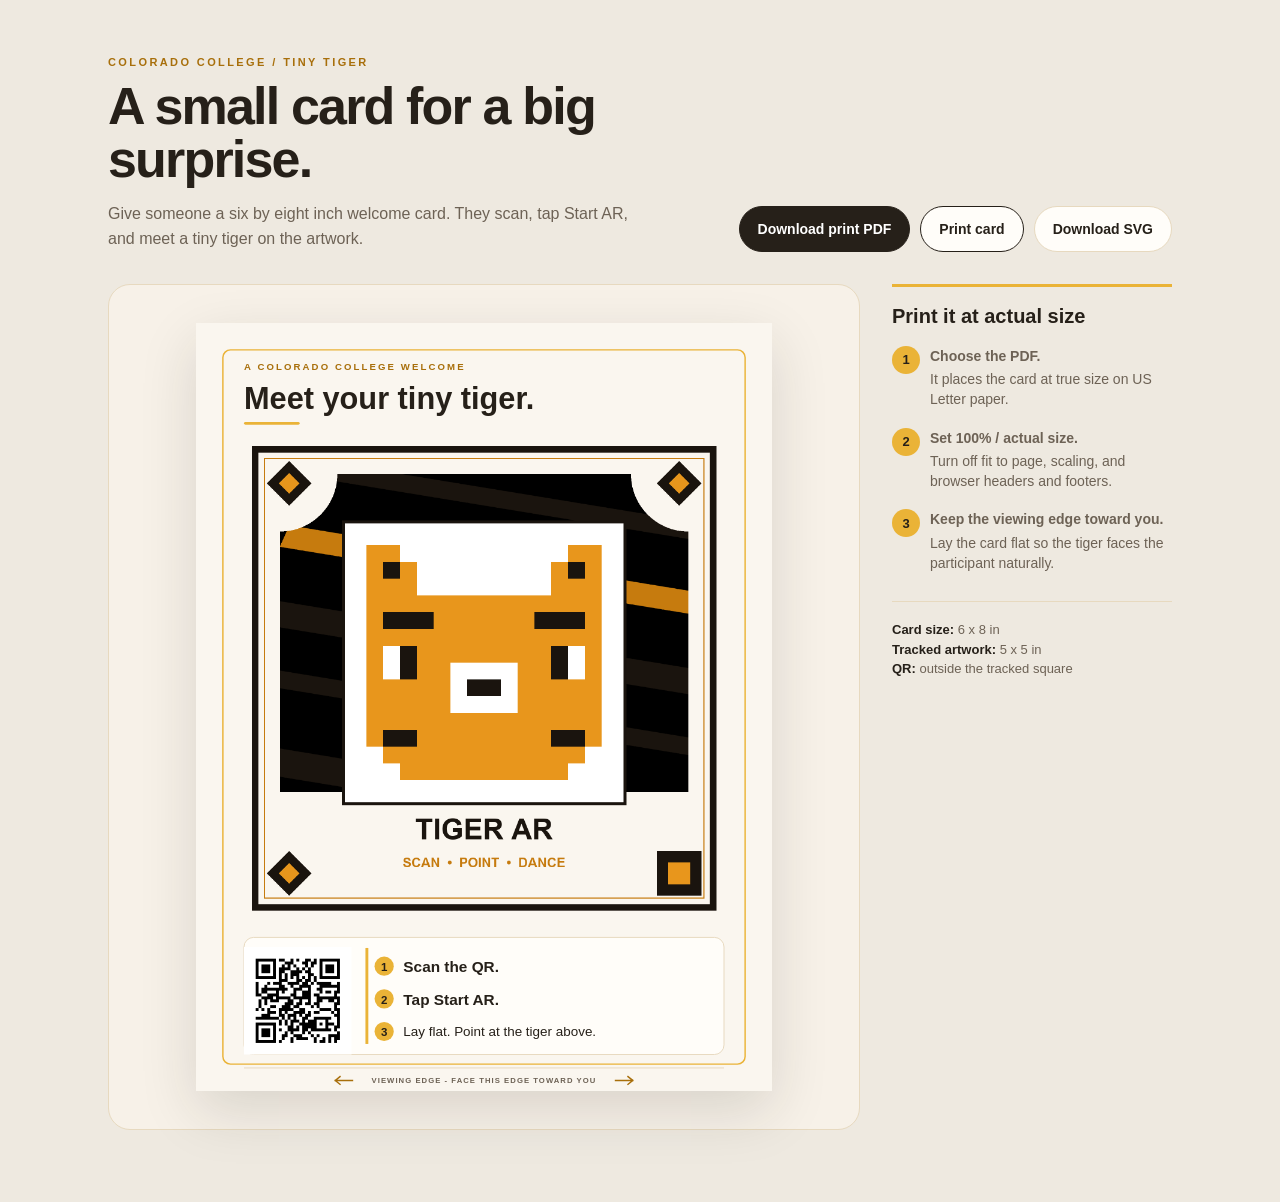
==== print-card.html @ d84ebbd2 "Polish tiny tiger welcome card and one-shot demo performance" ====
<!doctype html>
<html lang="en">
<head>
  <meta charset="utf-8">
  <meta name="viewport" content="width=device-width, initial-scale=1">
  <meta name="description" content="Print a six by eight inch Colorado College welcome card for the tiny tiger WebAR experience.">
  <title>Print your tiny tiger card</title>
  <style>
    :root {
      --cream: #faf6ef;
      --paper: #fffdf9;
      --gold: #eab337;
      --deep-gold: #a86f0b;
      --ink: #262019;
      --muted: #6d6255;
      --rule: #e7d9bf;
      --shadow: 0 20px 54px rgba(38, 32, 25, .14);
    }

    * { box-sizing: border-box; }

    body {
      margin: 0;
      color: var(--ink);
      background: #eee9e0;
      font-family: Arial, Helvetica, sans-serif;
    }

    .page {
      width: min(1120px, 100%);
      margin: 0 auto;
      padding: 56px 28px 72px;
    }

    .intro {
      display: grid;
      grid-template-columns: minmax(0, 1fr) auto;
      gap: 32px;
      align-items: end;
      margin-bottom: 32px;
    }

    .eyebrow {
      margin: 0 0 12px;
      color: var(--deep-gold);
      font-size: 11px;
      font-weight: 700;
      letter-spacing: 2.4px;
    }

    h1 {
      max-width: 580px;
      margin: 0;
      font-size: clamp(30px, 5vw, 52px);
      line-height: 1.02;
      letter-spacing: -.035em;
    }

    .lede {
      max-width: 540px;
      margin: 16px 0 0;
      color: var(--muted);
      font-size: 16px;
      line-height: 1.55;
    }

    .actions {
      display: flex;
      flex-wrap: wrap;
      justify-content: flex-end;
      gap: 10px;
    }

    .button {
      display: inline-flex;
      min-height: 46px;
      align-items: center;
      justify-content: center;
      border: 1px solid var(--ink);
      border-radius: 999px;
      padding: 0 18px;
      color: var(--ink);
      background: var(--paper);
      font: inherit;
      font-size: 14px;
      font-weight: 700;
      text-decoration: none;
      cursor: pointer;
    }

    .button:hover,
    .button:focus-visible { transform: translateY(-1px); }

    .button.primary {
      border-color: var(--ink);
      color: #fff;
      background: var(--ink);
    }

    .button.secondary { border-color: var(--rule); }

    .workspace {
      display: grid;
      grid-template-columns: minmax(0, 1fr) 280px;
      gap: 32px;
      align-items: start;
    }

    .preview {
      display: flex;
      min-height: 680px;
      align-items: center;
      justify-content: center;
      border: 1px solid var(--rule);
      border-radius: 22px;
      padding: 38px;
      background: #f7f1e8;
    }

    .card {
      display: block;
      width: min(6in, 100%);
      height: auto;
      aspect-ratio: 3 / 4;
      box-shadow: var(--shadow);
    }

    .details {
      border-top: 3px solid var(--gold);
      padding-top: 18px;
    }

    .details h2 {
      margin: 0 0 18px;
      font-size: 20px;
      line-height: 1.15;
    }

    .steps {
      display: grid;
      gap: 18px;
      margin: 0;
      padding: 0;
      list-style: none;
    }

    .steps li { display: grid; grid-template-columns: 28px 1fr; gap: 10px; }

    .step-number {
      display: grid;
      width: 28px;
      height: 28px;
      place-items: center;
      border-radius: 50%;
      color: var(--ink);
      background: var(--gold);
      font-size: 13px;
      font-weight: 700;
    }

    .steps strong { display: block; margin-bottom: 3px; font-size: 14px; }
    .steps span:last-child { color: var(--muted); font-size: 14px; line-height: 1.45; }

    .note {
      margin: 28px 0 0;
      border-top: 1px solid var(--rule);
      padding-top: 18px;
      color: var(--muted);
      font-size: 13px;
      line-height: 1.5;
    }

    .note strong { color: var(--ink); }

    @media (max-width: 800px) {
      .page { padding: 34px 18px 48px; }
      .intro, .workspace { grid-template-columns: 1fr; }
      .actions { justify-content: flex-start; }
      .preview { min-height: 0; padding: 24px; }
    }

    @media print {
      @page { size: letter portrait; margin: 0; }
      body { background: #fff; }
      .page { width: auto; margin: 0; padding: 1.5in 0 0; }
      .intro, .details { display: none; }
      .workspace { display: block; }
      .preview { display: block; min-height: 0; border: 0; border-radius: 0; padding: 0; }
      .card { width: 6in; height: 8in; margin: 0 auto; box-shadow: none; }
    }
  </style>
</head>
<body>
  <main class="page">
    <section class="intro" aria-labelledby="page-title">
      <div>
        <p class="eyebrow">COLORADO COLLEGE / TINY TIGER</p>
        <h1 id="page-title">A small card for a big surprise.</h1>
        <p class="lede">Give someone a six by eight inch welcome card. They scan, tap Start AR, and meet a tiny tiger on the artwork.</p>
      </div>
      <div class="actions" aria-label="Card actions">
        <a class="button primary" href="output/pdf/tiger-experience-card-letter.pdf" download>Download print PDF</a>
        <button class="button" type="button" onclick="window.print()">Print card</button>
        <a class="button secondary" href="targets/tiger-experience-card.svg" download>Download SVG</a>
      </div>
    </section>

    <div class="workspace">
      <div class="preview">
        <img class="card" src="targets/tiger-experience-card.svg" width="600" height="800"
          alt="Meet your tiny tiger. Scan the QR, tap Start AR, lay the card flat, and point at the tiger above.">
      </div>

      <aside class="details" aria-labelledby="print-details-title">
        <h2 id="print-details-title">Print it at actual size</h2>
        <ol class="steps">
          <li><span class="step-number">1</span><span><strong>Choose the PDF.</strong><span>It places the card at true size on US Letter paper.</span></span></li>
          <li><span class="step-number">2</span><span><strong>Set 100% / actual size.</strong><span>Turn off fit to page, scaling, and browser headers and footers.</span></span></li>
          <li><span class="step-number">3</span><span><strong>Keep the viewing edge toward you.</strong><span>Lay the card flat so the tiger faces the participant naturally.</span></span></li>
        </ol>
        <p class="note"><strong>Card size:</strong> 6 x 8 in<br><strong>Tracked artwork:</strong> 5 x 5 in<br><strong>QR:</strong> outside the tracked square</p>
      </aside>
    </div>
  </main>
</body>
</html>
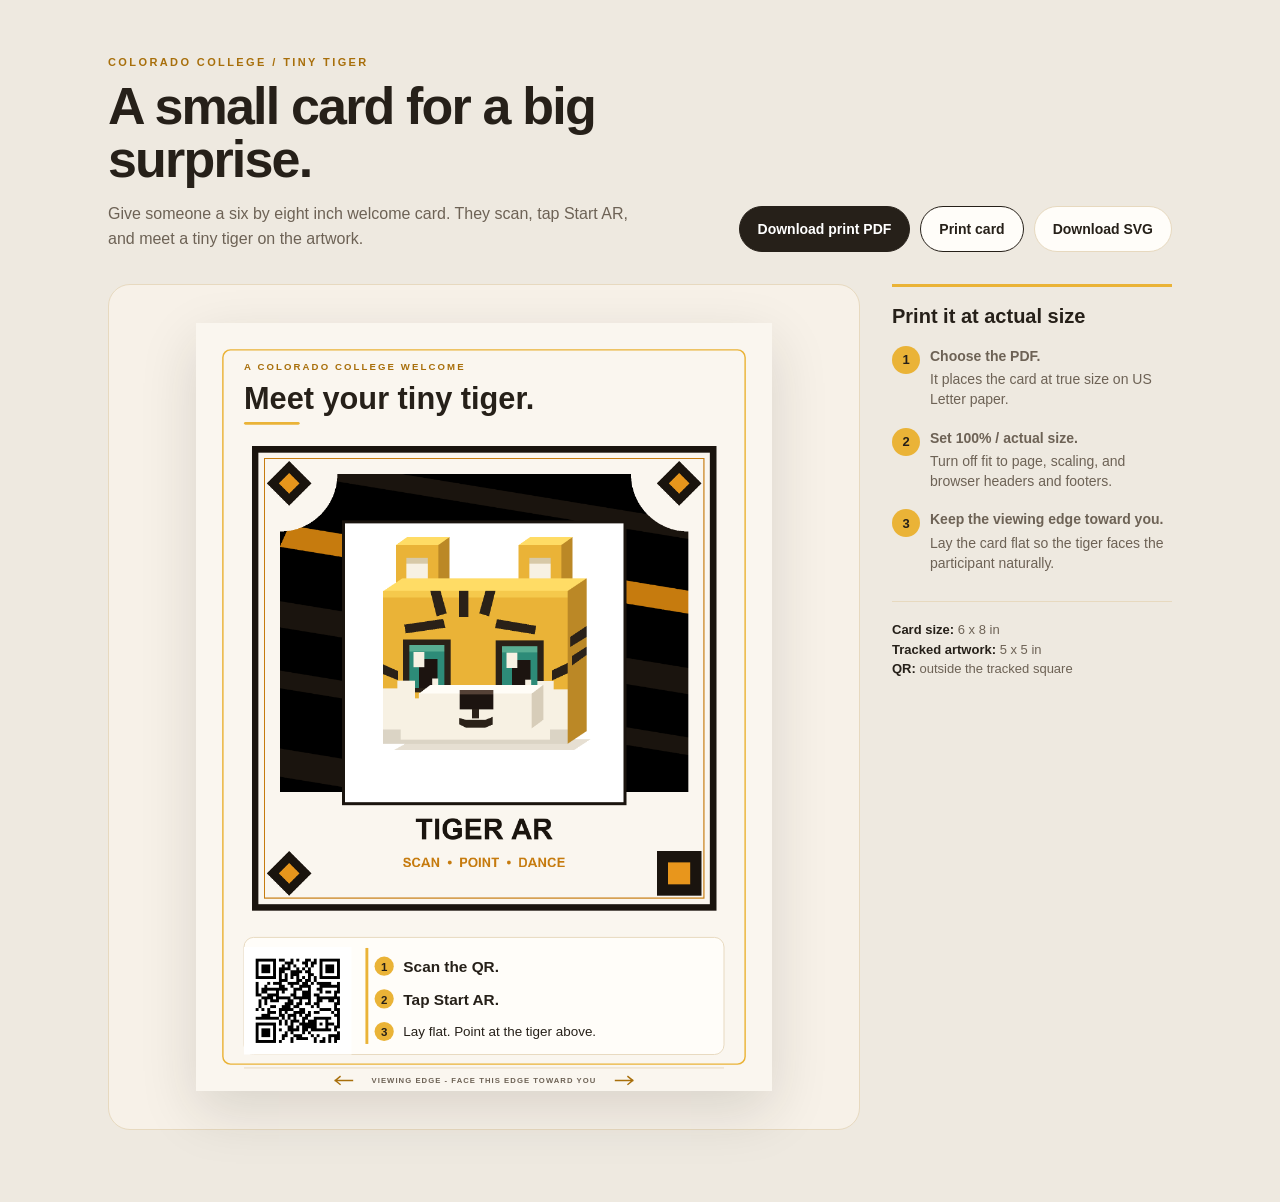
==== commit 96f73289: "Match printed tiger face to mascot and recompile MindAR target" ====
--- a/print-card.html
+++ b/print-card.html
@@ -207,7 +207,7 @@
 
     <div class="workspace">
       <div class="preview">
-        <img class="card" src="targets/tiger-experience-card.svg" width="600" height="800"
+        <img class="card" src="targets/tiger-experience-card.svg?v=mascot-1" width="600" height="800"
           alt="Meet your tiny tiger. Scan the QR, tap Start AR, lay the card flat, and point at the tiger above.">
       </div>
 
